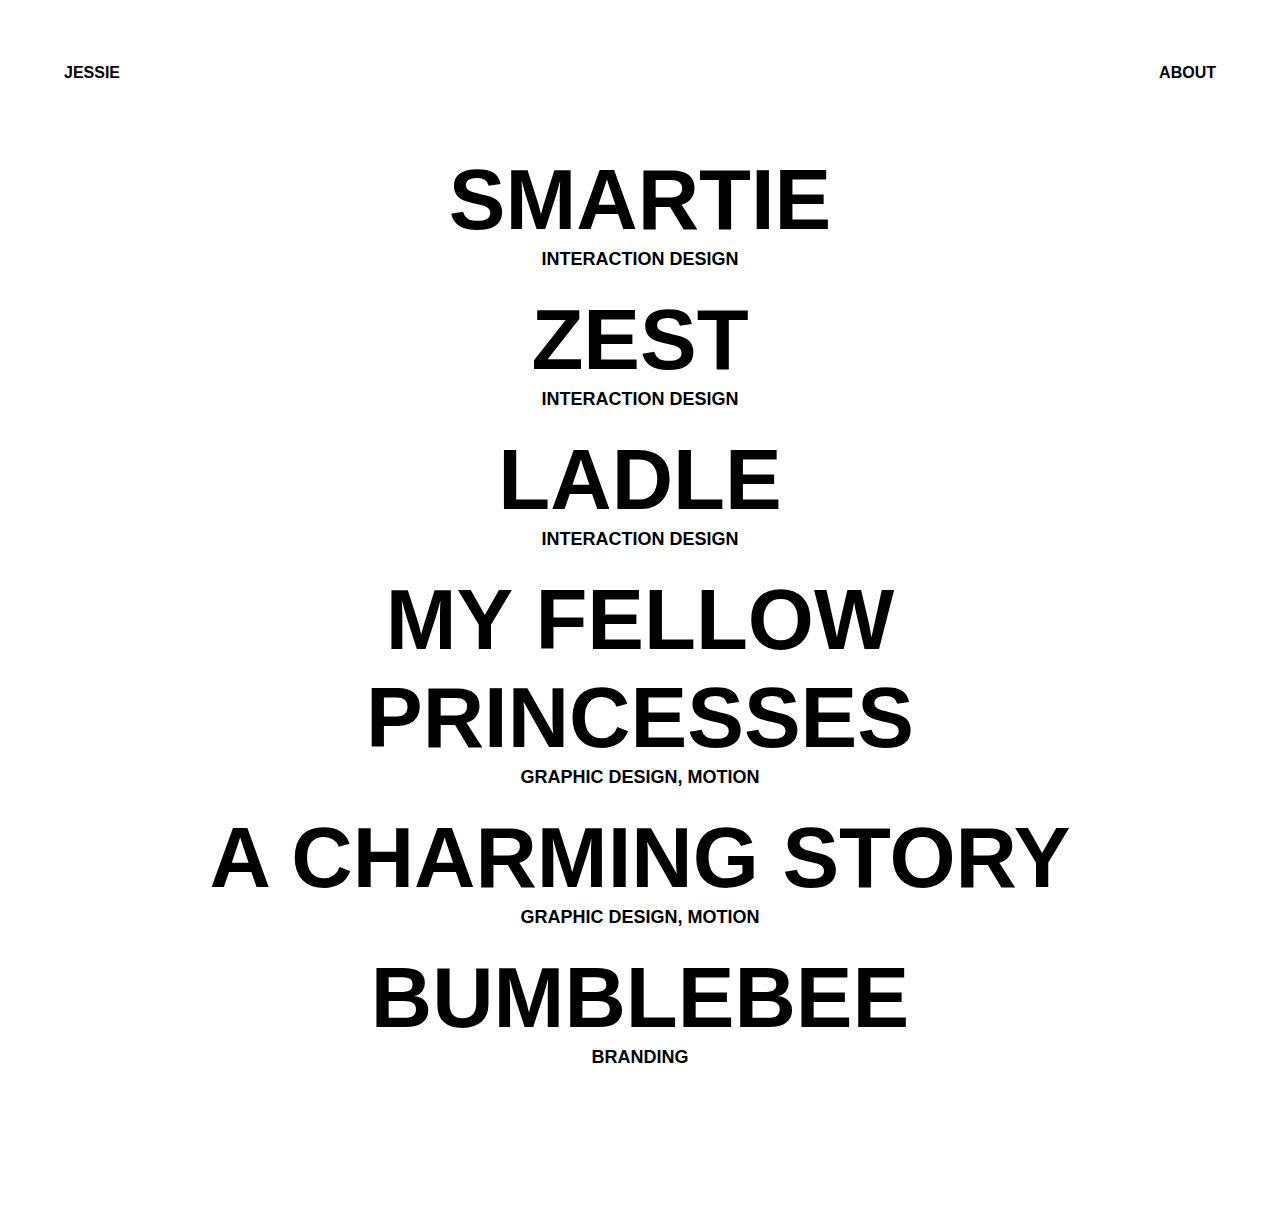
==== index.html @ a5e3ad82 "🍍📈 Updated with Glitch" ====
<!DOCTYPE html>
<html lang="en">
  <head>
    <title>Jessie Yao</title>
    <meta charset="utf-8">
    <meta http-equiv="X-UA-Compatible" content="IE=edge">
    <meta name="viewport" content="width=device-width, initial-scale=1">
    
    <!-- import the webpage's stylesheet -->
    <link rel="stylesheet" href="/style.css">
    
    <!-- import the webpage's javascript file -->
    <script src="/script.js" defer></script>
    <style type="text/css">
body {cursor: url(http://www.rw-designer.com/cursor-extern.php?id=113046);}
</style>
  </head>  
  <body>

    <div class="header">
        <div class="row">
  <div class="column1">Jessie</div>
  <div class="column2"><a href="about.html">About</a></div>
</div>
     </div>
     

    <div class="frontpage">
      <a href="smartie.html">Smartie</a>
      <div class="subhead">
        Interaction Design
        <br>
        <br>
      </div>
       <a href="zest.html">Zest</a>
       <div class="subhead">
        Interaction Design
        <br>
        <br>
      </div>
       <a href="ladle.html">Ladle</a>
       <div class="subhead">
        Interaction Design
        <br>
        <br>
      </div>
       <a href="thesis.html">My fellow princesses</a>
       <div class="subhead">
        Graphic Design, Motion
        <br>
        <br>
      </div>
       <a href="pigs.html">A Charming Story</a>
       <div class="subhead">
        Graphic Design, Motion
        <br>
        <br>
      </div>
    
       <a href="bee.html">Bumblebee</a>
       <div class="subhead">
        Branding
        <br>
        <br>
      </div>
   
      
    </div>
    
    <p>
     
    </p>

  </body>
</html>
---- style.css ----
/* CSS files add styling rules to your content */

body,
html {
  font-family: helvetica, arial, sans-serif;
  margin: 2em;
}

h1 {
  font-style: italic;
  color: #373fff;
}

.header {
  font-weight: bold;
  background-color: white;
  text-transform: uppercase;
}

ul {
  list-style-type: none;
  margin: 0;
  padding: 0;
  overflow: hidden;
}

li {
  float: left;
  display: inline;
  position: fixed;
}

li a {
  display: inline;
  text-decoration: none;
  float: left;
}

.frontpage {
  font-size: 85px;
  text-transform: uppercase;
  font-weight: bold;
  text-align: center;
  padding: 6%;
}

.column1{
  float: left;
  width: 92%;
}

.column2{
   float: left;
  width: 8%;
  text-align: right;
}

/* Clear floats after the columns */
.row:after {
  content: "";
  display: table;
  clear: both;
}

a {
  color: black;
  text-decoration: none;
}

a:hover {
  text-decoration: underline;
}

.content {
  padding-top: 50px;
}

.description {
  padding-bottom: 50px;
}

.subhead {
  font-size: 18px;
}

img {
  padding-right: 2%;
  padding-bottom: 2%;
}

.next{
  font-weight: bold;
  float: right;
  
}

		.embed-container {
		  position: relative;
		  padding-bottom: 41.66666667%;
		  height: 0;
		  overflow: hidden;
		  max-width: 100%;
		  height: auto;
		}
		
		.embed-container iframe,
		.embed-container object,
		.embed-container embed {
		  position: absolute;
		  top: 0;
		  left: 0;
		  width: 100%;
		  height: 100%;
		}

@media screen and (max-width: 600px) {
  body,
  html {
    margin: 1em;
  }

  .frontpage {
    font-size: 45px;
    padding-top: 25%;
  }

  .subhead {
    font-size: 12px;
  }
  
   .header {
    font-size: 12px;
  }
  
  
}
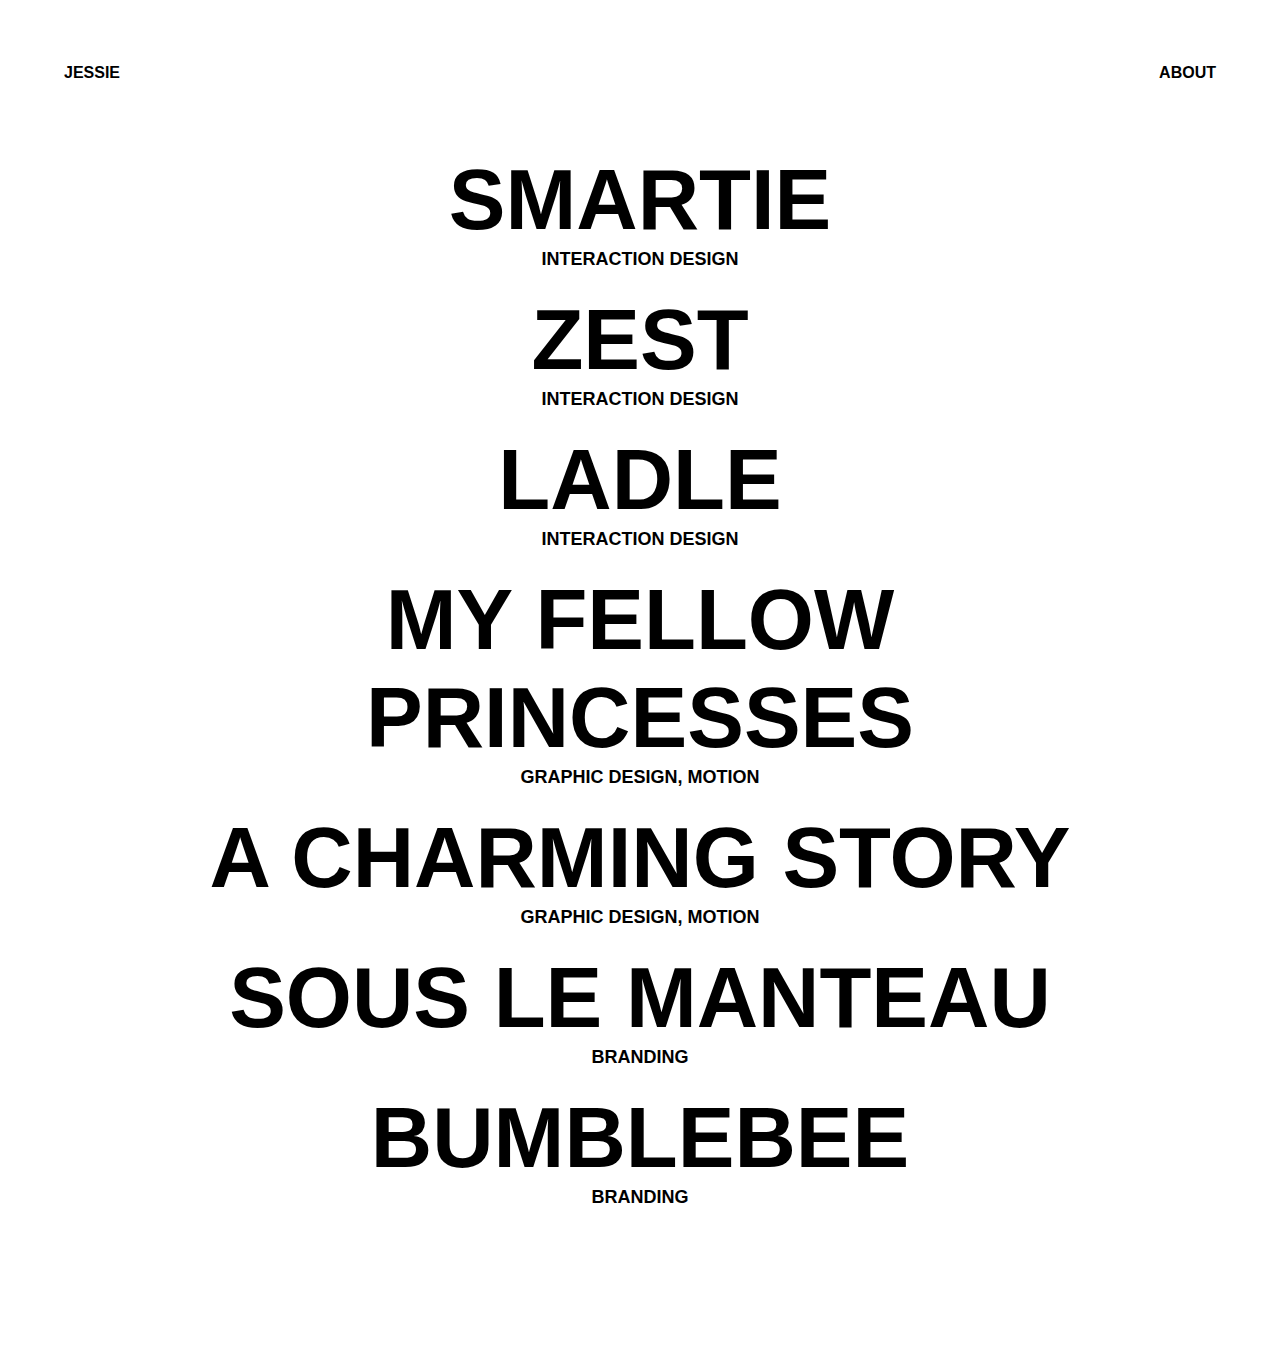
==== commit a3ed44f4: "🌞💁 Updated with Glitch" ====
--- a/index.html
+++ b/index.html
@@ -7,13 +7,11 @@
     <meta name="viewport" content="width=device-width, initial-scale=1">
     
     <!-- import the webpage's stylesheet -->
-    <link rel="stylesheet" href="/style.css">
+    <link rel="stylesheet" type="text/css" href="style.css">
     
     <!-- import the webpage's javascript file -->
     <script src="/script.js" defer></script>
-    <style type="text/css">
-body {cursor: url(http://www.rw-designer.com/cursor-extern.php?id=113046);}
-</style>
+    
   </head>  
   <body>
 
@@ -57,7 +55,14 @@
         <br>
       </div>
     
-       <a href="bee.html">Bumblebee</a>
+       <a href="slm.html">Sous le manteau</a>
+       <div class="subhead">
+        Branding
+        <br>
+        <br>
+      </div>
+      
+        <a href="bee.html">Bumblebee</a>
        <div class="subhead">
         Branding
         <br>
--- a/style.css
+++ b/style.css
@@ -4,6 +4,7 @@
 html {
   font-family: helvetica, arial, sans-serif;
   margin: 2em;
+  
 }
 
 h1 {
@@ -13,7 +14,6 @@
 
 .header {
   font-weight: bold;
-  background-color: white;
   text-transform: uppercase;
 }
 
